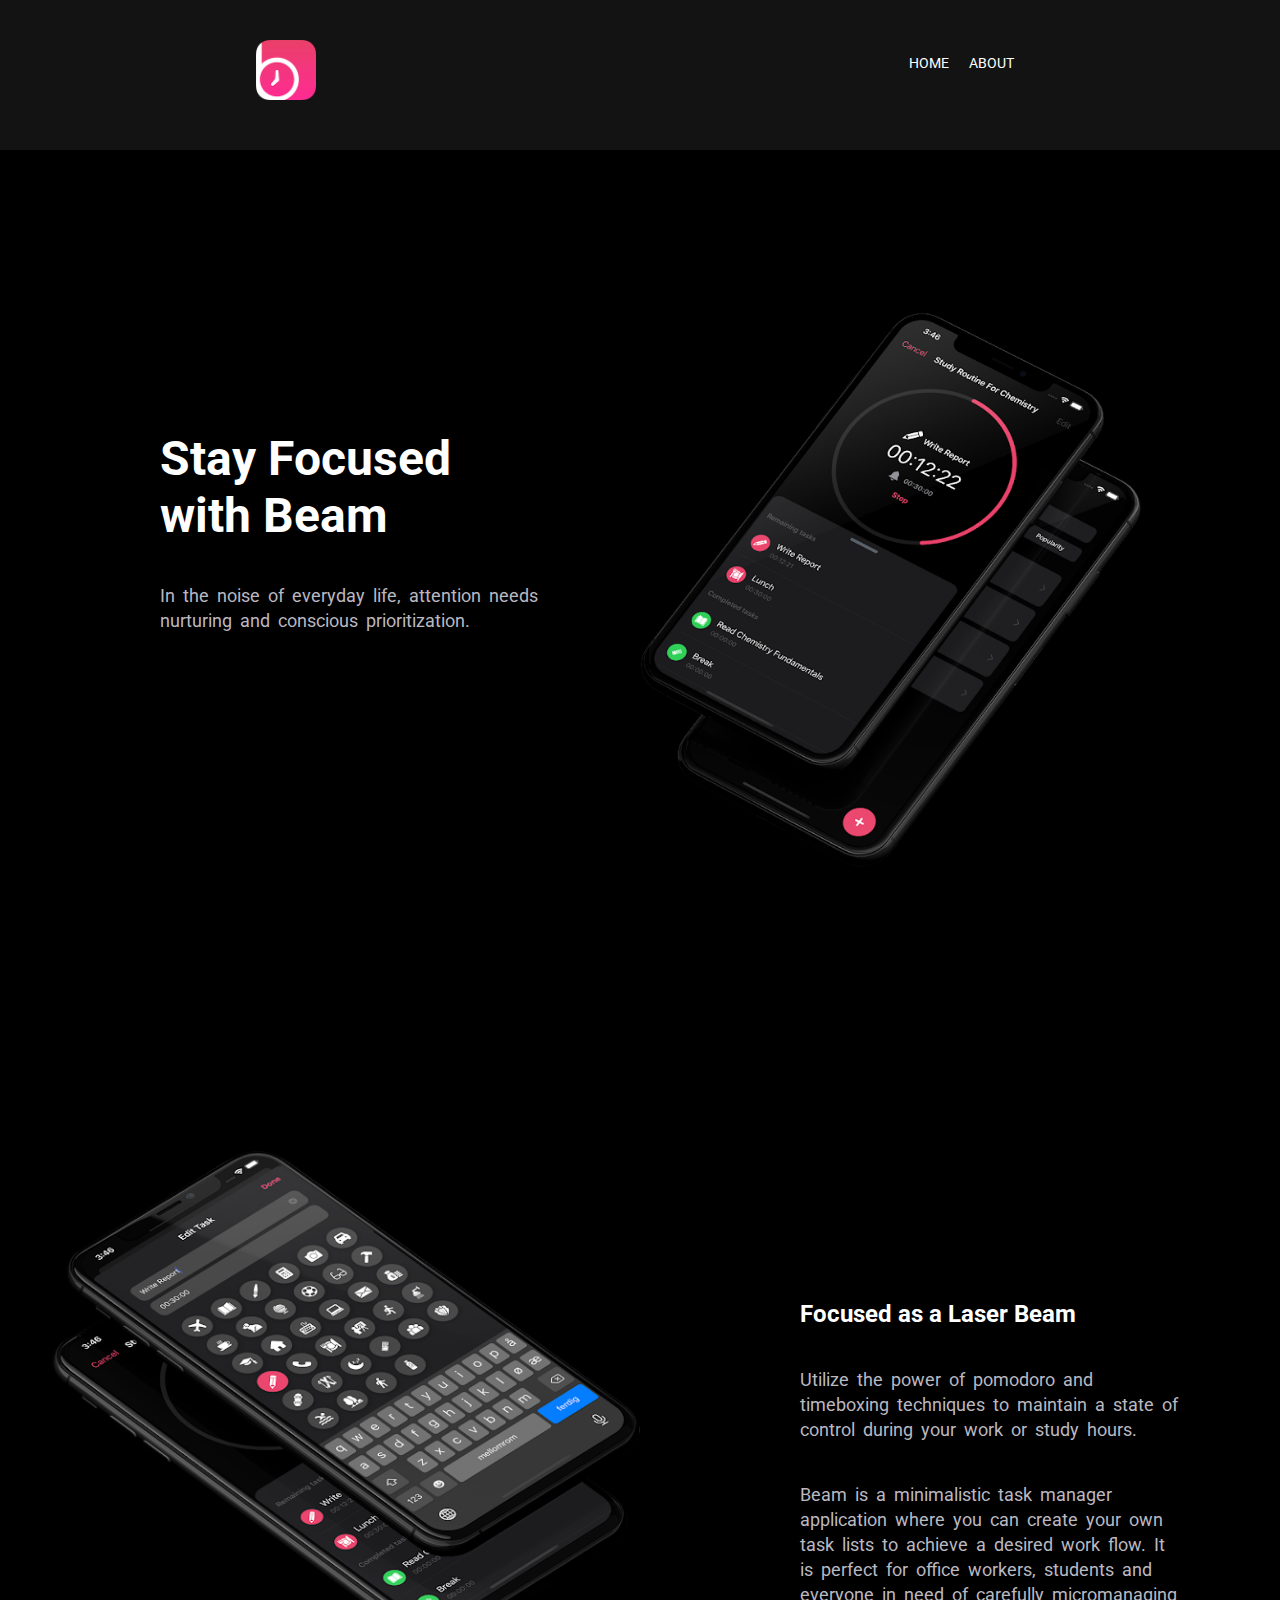
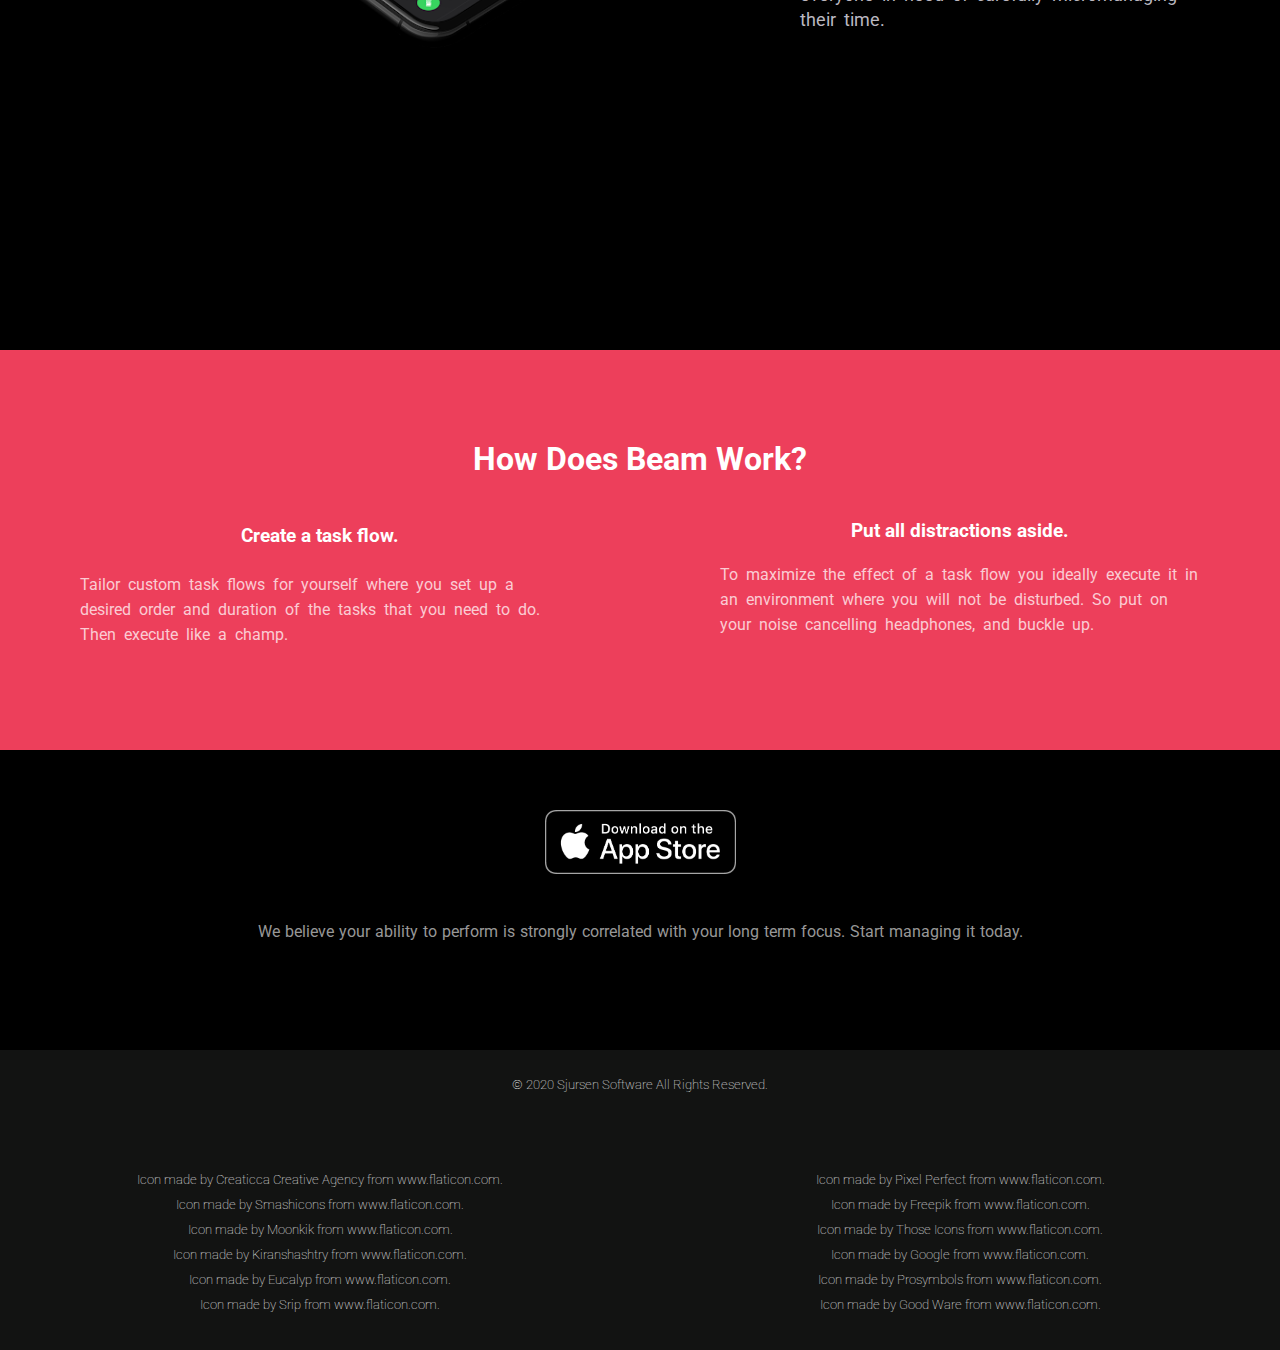
==== index.html @ 53809c2a "add website" ====
<!DOCTYPE html>
<html>

<head>
    <meta charset="utf-8">
    <title>Beam</title>
    <link rel="icon" type="image/png" href="favicon.png"/>
    <link rel="preconnect" href="https://fonts.gstatic.com">
    <link
        href="https://fonts.googleapis.com/css2?family=Roboto:ital,wght@0,100;0,300;0,400;0,500;0,700;0,900;1,100;1,300;1,400;1,500;1,700;1,900&display=swap"
        rel="stylesheet">
    <link rel="stylesheet" href="styles.css">
</head>

<body>
    <header>
        <div> </div>
        <div class="headerMain">
            <a href="index.html">
                <img class="logo" src="beam.png" alt="Beam">
            </a>
            <div class="headerLinks">
                <a class="headerLink" href="about.html"> ABOUT </a>
                <a class="headerLink" href="index.html"> HOME </a>
            </div>
        </div>
    </header>
    <main>
        <div class="phoneSection1">
            <div id="phonesection1LeftCol">
                <div id="phoneSection1LeftColTextContainer">
                    <h1>
                        Stay Focused with Beam
                    </h1>
                    <p>
                        In the noise of everyday life, attention needs nurturing and conscious prioritization.
                    </p>
                </div>
            </div>
            <div id="phonesection1RightCol">
                <img src="beam1.png" alt="iPhone with Beam home screen">
            </div>
        </div>
        <div class="phoneSection2">
            <div id="phonesection2LeftCol">
                <img src="beam2.png" alt="iPhone with Beam task edit screen">
            </div>
            <div id="phonesection2RightCol">
                <div id="phoneSection1LeftColTextContainer">
                    <h2>
                        Focused as a Laser Beam
                    </h2>
                    <p>
                        Utilize the power of pomodoro and timeboxing techniques to maintain a state of control during
                        your work or study hours.
                    </p>
                    <p>
                        Beam is a minimalistic task manager application where you can create your own task lists to
                        achieve a desired work flow. It is perfect for office workers, students and everyone in need of
                        carefully micromanaging their time.
                    </p>
                </div>
            </div>
        </div>
        <div class="workSection">
            <div>
                <div style="height: 60%;"> </div>
                <h1>
                    How Does Beam Work?
                </h1>
            </div>
            <div>
                <div id="tailorSection">
                    <h3>
                        Create a task flow.
                    </h3>
                    <p>
                        Tailor custom task flows for yourself where you set up a desired order and duration of the tasks
                        that you need to do. Then execute like a champ.
                    </p>
                </div>
                <div id="distractionsSection">
                    <h3>
                        Put all distractions aside.
                    </h3>
                    <p>
                        To maximize the effect of a task flow you ideally execute it in an environment where you will
                        not be disturbed. So put on your noise cancelling headphones, and buckle up.
                    </p>
                </div>
            </div>
        </div>
        <div class="phoneSection3">
            <a href="https://apps.apple.com/ca/app/beam-task-routine-manager/id1502891184?ign-mpt=uo%3D2">
                <img src="downloadOnAppStore.png" alt="Download on the app store">
            </a>
            <p> 
                We believe your ability to perform is strongly correlated with your long term focus. Start managing it today.
            </p>
        </div>
    </main>
    <footer>
        <div>
            <div></div>
            <h5>
                © 2020 Sjursen Software All Rights Reserved.
            </h5>
        </div>
        <div>
            <div>
                <ul>
                    <li> Icon made by Pixel Perfect from www.flaticon.com. </li>
                    <li> Icon made by Freepik from www.flaticon.com. </li>
                    <li> Icon made by Those Icons from www.flaticon.com. </li>
                    <li> Icon made by Google from www.flaticon.com. </li>
                    <li> Icon made by Prosymbols from www.flaticon.com. </li>
                    <li> Icon made by Good Ware from www.flaticon.com. </li>
                </ul>
            </div>
            <div>
                <ul>
                    <li> Icon made by Creaticca Creative Agency from www.flaticon.com. </li>
                    <li> Icon made by Smashicons from www.flaticon.com. </li>
                    <li> Icon made by Moonkik from www.flaticon.com. </li>
                    <li> Icon made by Kiranshashtry from www.flaticon.com. </li>
                    <li> Icon made by Eucalyp from www.flaticon.com. </li>
                    <li> Icon made by Srip from www.flaticon.com. </li>
                </ul>
            </div>
        </div>
    </footer>
</body>

</html>
---- styles.css ----
* {
    padding: 0%;
    margin: 0%;
    border: 0%;
    font-family: Roboto;
    color: white;
}

body {
    background-color: rgb(18,19,18);
}

header {
    background-color: rgb(18,19,18);
    width: 100%;
    height: 150px;
}

header > div:nth-child(1) {
    height: 20px;
}

.logo {
    height: 60px;
    width: 60px;
    margin-top: 20px;
    float: left;
}

.headerMain {
    height: 100px;
    width: 60%;
    margin-left: 20%;
}

.headerLink {
    text-decoration: none;
    color: white;
    margin: 10px;
    float: right;
    font-size: 0.9em;
}

.headerLink:hover {
    text-decoration: underline rgb(237,63,91) 2px;
    text-underline-offset: 20px;
}

.headerLinks {
    width: 25%;
    height: 50%;
    float: right;
    margin-top: 25px;
    min-width: 180px;
}

main {
    background-color: black;
    display: block;
    width: 100%;
}

.phoneSection1 {
    height: 800px;
    background-color: black;
}

#phonesection1LeftCol {
    float: left;
    width: 50%;
    height: 100%;
}

#phoneSection1LeftColTextContainer {
    height: 30%;
    width: 60%;
    margin-left: 25%;
    top: 35%;
    position: relative;
    display: block;
}

#phoneSection1LeftColTextContainer h1 {
    font-size: 3.0em;
}

#phoneSection1LeftColTextContainer p {
    font-size: 1.1em;
    margin-top: 40px;
    color: rgb(187, 184, 192);
}

#phonesection1RightCol {
    float: right;
    width: 50%;
    height: 100%;
}

#phonesection1RightCol img {
    position: relative;
    top: 20%;
    height: 70%;
}

.phoneSection2 {
    background-color: black;
    height: 1000px;
}

.workSection {
    align-items: center;
    background-color: rgb(237,63,91);
    height: 400px;
}

p {
    word-spacing: 4px;
    line-height: 25px;
}

#phonesection2LeftCol {
    float: left;
    width: 50%;
    height: 100%;
}

#phonesection2RightCol {
    float: right;
    width: 50%;
    height: 100%;
}

#phonesection2LeftCol img {
    position: relative;
    top: 20%;
    height: 50%;
    float: right;
}

.workSection h1 {
    text-align: center;
    display: block;
    position: relative;
    bottom: 0;
    height: 40%;
}

.workSection h3 {
    display: block;
    position: relative;
}

.workSection p {
    display: block;
    position: relative;
}

.workSection > div:nth-child(1) {
    width: 100%;
    height: 150px;
}

#tailorSection {
    position: relative;
    float: left;
    width: 50%;
    height: 100%
}

#tailorSection h3 {
    text-align: center;
    margin: 5px;
    position: relative;
    top: 20px;
}

#tailorSection p {
    padding: 40px 80px 40px 80px;
    color: rgb(251, 203, 211);
}

#distractionsSection {
    position: relative;
    float: right;   
    width: 50%;
    height: 100%;
}

#distractionsSection h3 {
    text-align: center;
    position: relative;
    top: 20px;
}

#distractionsSection p {
    padding: 40px 80px 40px 80px;
    color: rgb(251, 203, 211);
}

.phoneSection3 {
    height: 300px;
    width: 100%;
}

.phoneSection3 img {
    width: 191px;
    height: 64px;
    display: block;
    margin-left: auto;
    margin-right: auto;
    position: relative;
    top: 20%;
}

.phoneSection3 p {
    display: block;
    margin-left: auto;
    margin-right: auto;
    width: 70%;
    text-align: center;
    margin-top: 30px;
    word-spacing: 1px;
    color: rgb(151, 151, 151);
    position: relative;
    top: 25%;
}

footer {
    background-color: rgb(18,19,18);
    height: 300px;
}

footer div:nth-child(1) {
    height: 30%;
}

footer div:nth-child(1) h5 {
    width: 80%;
    margin-left: auto;
    margin-right: auto;
    text-align: center;
    margin-top: auto;
    margin-bottom: auto;
    height: 20px;
    font-weight: lighter;
}

footer div:nth-child(2) {
    height: 70%;
}

footer div:nth-child(2) > div:nth-child(1) {
    position: relative;
    width: 50%;
    height: 100%;
    float: right;
}
footer div:nth-child(2) > div:nth-child(2) {
    position: relative;
    width: 50%;
    height: 100%;
    float: right;
}

li {
    font-weight: lighter;
    font-size: 0.8em;
    margin-bottom: 10px;
    list-style-type: none;
}

ul {
    width: 80%;
    height: 80%;
    margin-top: 5%;
    text-align: center;
    margin-left: auto;
    margin-right: auto;
}

#about {
    height: 500px;
}

#about > div:nth-child(1) {
    width: 60%;
    margin-left: auto;
    margin-right: auto;
    text-align: center;
    padding: 100px;
}

#about > div:nth-child(2) {
    width: 60%;
    margin-left: auto;
    margin-right: auto;
    text-align: center;
    padding: 100px;
}
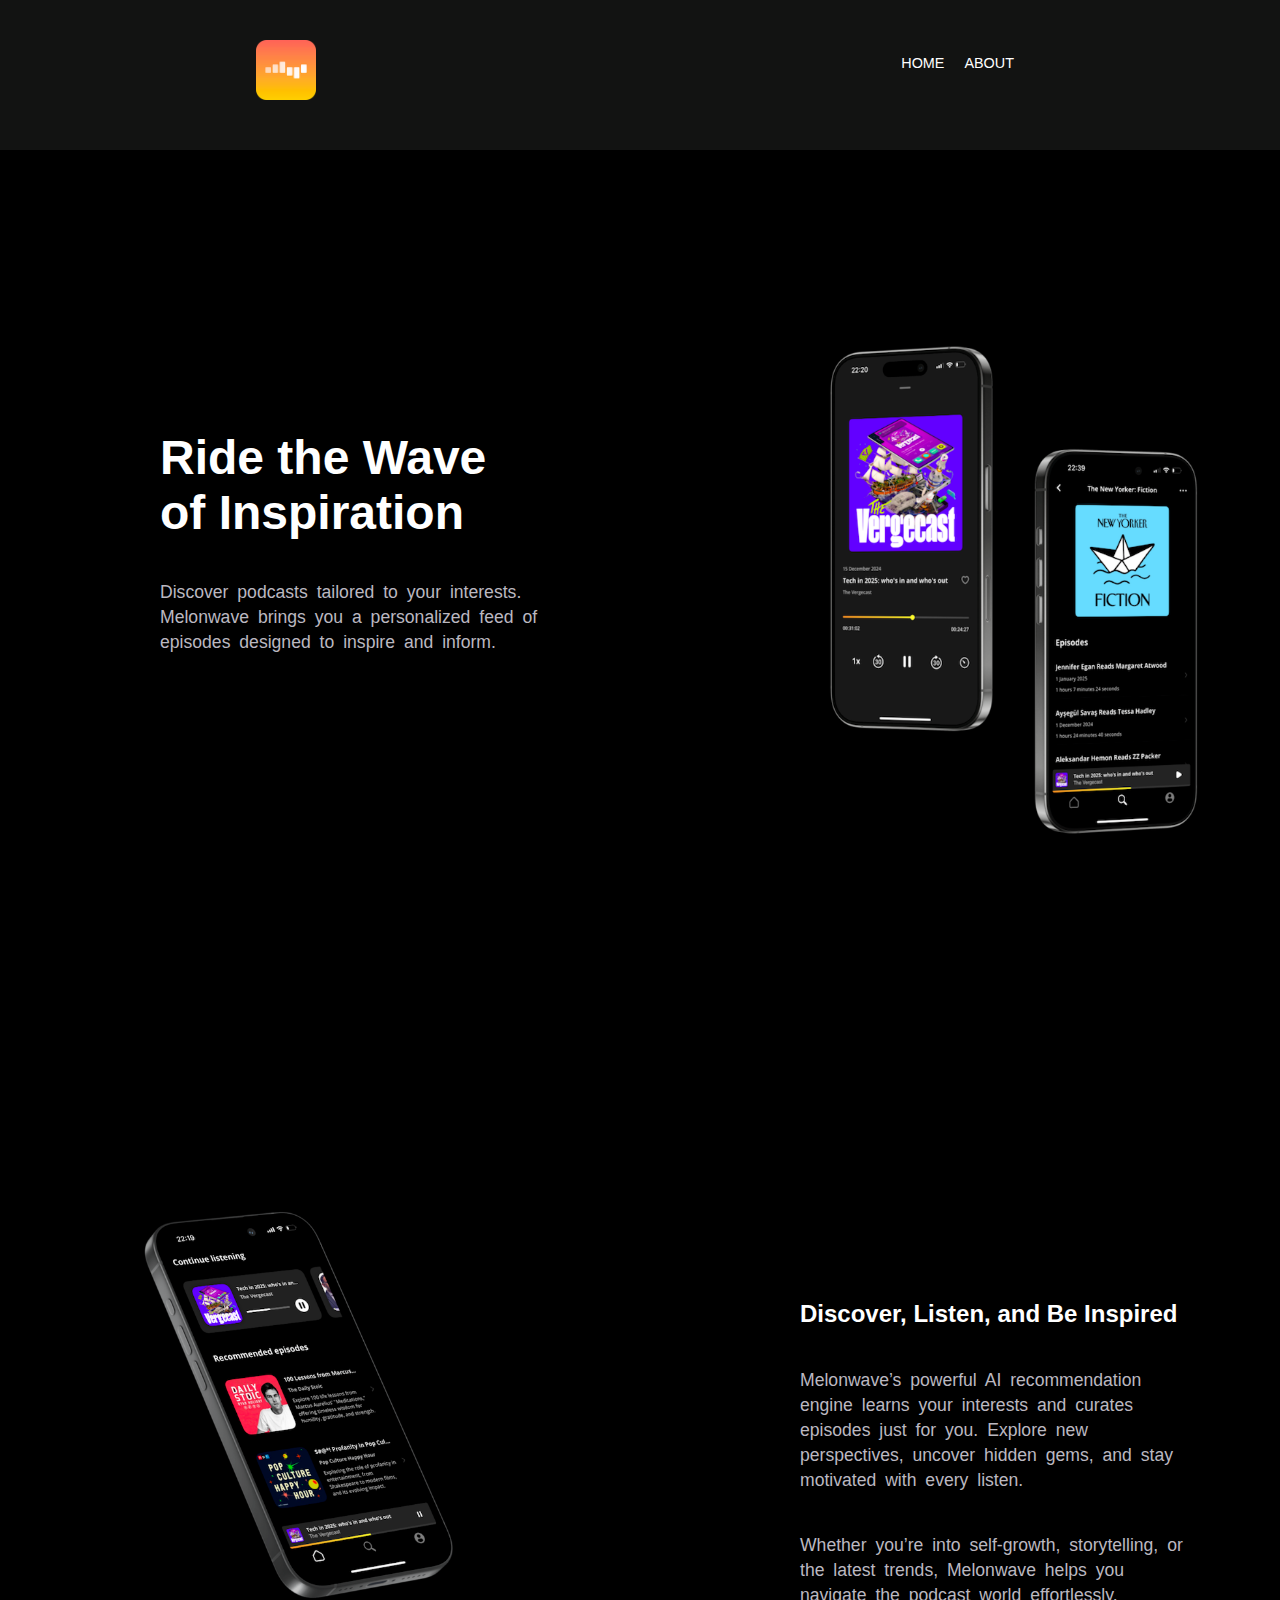
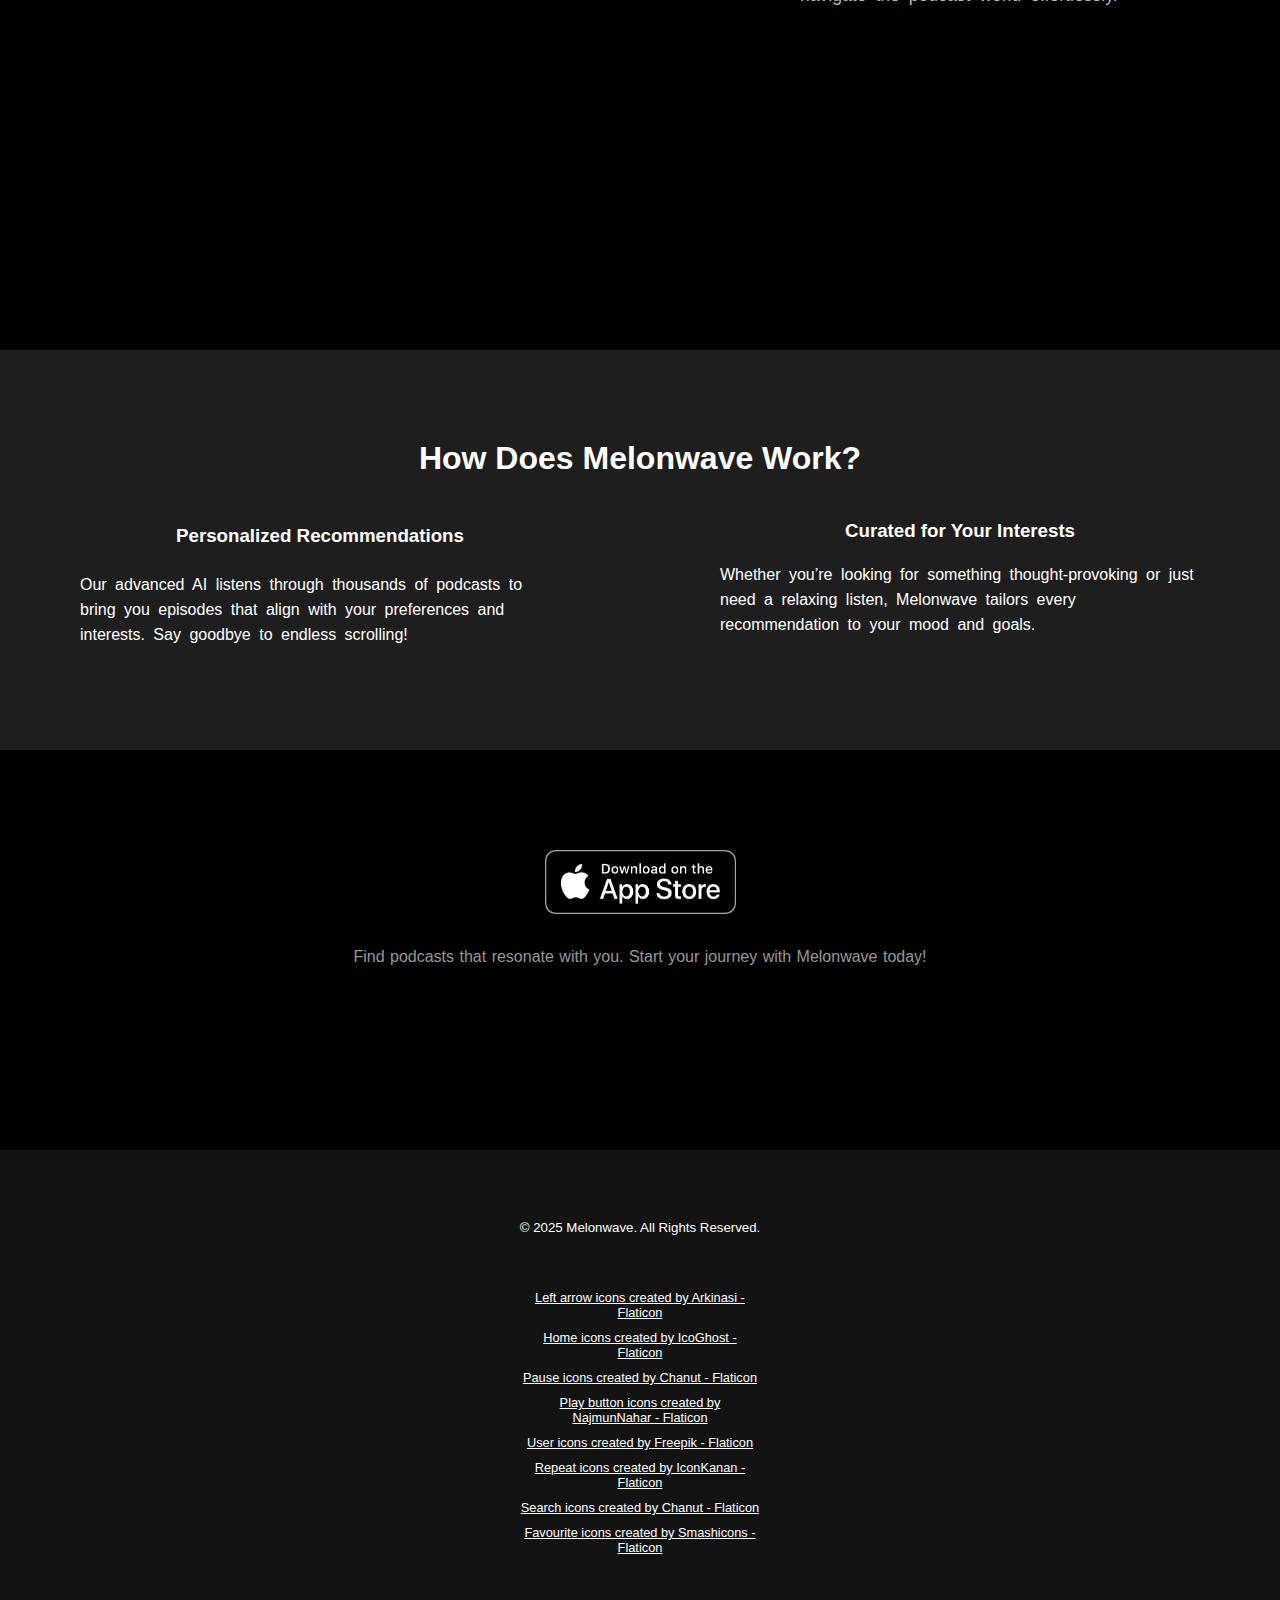
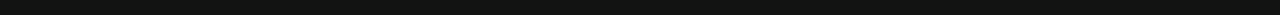
==== commit 18380ae6: "make page for melonwave" ====
--- a/index.html
+++ b/index.html
@@ -3,11 +3,11 @@
 
 <head>
     <meta charset="utf-8">
-    <title>Beam</title>
+    <title>Melonwave</title>
     <link rel="icon" type="image/png" href="favicon.png"/>
     <link rel="preconnect" href="https://fonts.gstatic.com">
     <link
-        href="https://fonts.googleapis.com/css2?family=Roboto:ital,wght@0,100;0,300;0,400;0,500;0,700;0,900;1,100;1,300;1,400;1,500;1,700;1,900&display=swap"
+        href="https://fonts.googleapis.com/css2?family=Roboto:ital,wght@0,100;0,300;0,400;0,500;0,700;0,900&display=swap"
         rel="stylesheet">
     <link rel="stylesheet" href="styles.css">
 </head>
@@ -17,7 +17,7 @@
         <div> </div>
         <div class="headerMain">
             <a href="index.html">
-                <img class="logo" src="beam.png" alt="Beam">
+                <img class="logo" src="melonwave.png" alt="Melonwave">
             </a>
             <div class="headerLinks">
                 <a class="headerLink" href="about.html"> ABOUT </a>
@@ -30,34 +30,31 @@
             <div id="phonesection1LeftCol">
                 <div id="phoneSection1LeftColTextContainer">
                     <h1>
-                        Stay Focused with Beam
+                        Ride the Wave of Inspiration
                     </h1>
                     <p>
-                        In the noise of everyday life, attention needs nurturing and conscious prioritization.
+                        Discover podcasts tailored to your interests. Melonwave brings you a personalized feed of episodes designed to inspire and inform.
                     </p>
                 </div>
             </div>
             <div id="phonesection1RightCol">
-                <img src="beam1.png" alt="iPhone with Beam home screen">
+                <img src="melonwaveframe2.png" alt="Melonwave home screen">
             </div>
         </div>
         <div class="phoneSection2">
             <div id="phonesection2LeftCol">
-                <img src="beam2.png" alt="iPhone with Beam task edit screen">
+                <img src="melonwavframe.png" alt="Melonwave podcast playback screen">
             </div>
             <div id="phonesection2RightCol">
                 <div id="phoneSection1LeftColTextContainer">
                     <h2>
-                        Focused as a Laser Beam
+                        Discover, Listen, and Be Inspired
                     </h2>
                     <p>
-                        Utilize the power of pomodoro and timeboxing techniques to maintain a state of control during
-                        your work or study hours.
+                        Melonwave’s powerful AI recommendation engine learns your interests and curates episodes just for you. Explore new perspectives, uncover hidden gems, and stay motivated with every listen.
                     </p>
                     <p>
-                        Beam is a minimalistic task manager application where you can create your own task lists to
-                        achieve a desired work flow. It is perfect for office workers, students and everyone in need of
-                        carefully micromanaging their time.
+                        Whether you’re into self-growth, storytelling, or the latest trends, Melonwave helps you navigate the podcast world effortlessly.
                     </p>
                 </div>
             </div>
@@ -66,36 +63,34 @@
             <div>
                 <div style="height: 60%;"> </div>
                 <h1>
-                    How Does Beam Work?
+                    How Does Melonwave Work?
                 </h1>
             </div>
             <div>
                 <div id="tailorSection">
                     <h3>
-                        Create a task flow.
+                        Personalized Recommendations
                     </h3>
                     <p>
-                        Tailor custom task flows for yourself where you set up a desired order and duration of the tasks
-                        that you need to do. Then execute like a champ.
+                        Our advanced AI listens through thousands of podcasts to bring you episodes that align with your preferences and interests. Say goodbye to endless scrolling!
                     </p>
                 </div>
                 <div id="distractionsSection">
                     <h3>
-                        Put all distractions aside.
+                        Curated for Your Interests
                     </h3>
                     <p>
-                        To maximize the effect of a task flow you ideally execute it in an environment where you will
-                        not be disturbed. So put on your noise cancelling headphones, and buckle up.
+                        Whether you’re looking for something thought-provoking or just need a relaxing listen, Melonwave tailors every recommendation to your mood and goals.
                     </p>
                 </div>
             </div>
         </div>
         <div class="phoneSection3">
-            <a href="https://apps.apple.com/ca/app/beam-task-routine-manager/id1502891184?ign-mpt=uo%3D2">
+            <a href="https://apps.apple.com">
                 <img src="downloadOnAppStore.png" alt="Download on the app store">
             </a>
             <p> 
-                We believe your ability to perform is strongly correlated with your long term focus. Start managing it today.
+                Find podcasts that resonate with you. Start your journey with Melonwave today!
             </p>
         </div>
     </main>
@@ -103,28 +98,27 @@
         <div>
             <div></div>
             <h5>
-                © 2020 Sjursen Software All Rights Reserved.
+                © 2025 Melonwave. All Rights Reserved.
             </h5>
         </div>
         <div>
             <div>
                 <ul>
-                    <li> Icon made by Pixel Perfect from www.flaticon.com. </li>
-                    <li> Icon made by Freepik from www.flaticon.com. </li>
-                    <li> Icon made by Those Icons from www.flaticon.com. </li>
-                    <li> Icon made by Google from www.flaticon.com. </li>
-                    <li> Icon made by Prosymbols from www.flaticon.com. </li>
-                    <li> Icon made by Good Ware from www.flaticon.com. </li>
-                </ul>
-            </div>
-            <div>
-                <ul>
-                    <li> Icon made by Creaticca Creative Agency from www.flaticon.com. </li>
-                    <li> Icon made by Smashicons from www.flaticon.com. </li>
-                    <li> Icon made by Moonkik from www.flaticon.com. </li>
-                    <li> Icon made by Kiranshashtry from www.flaticon.com. </li>
-                    <li> Icon made by Eucalyp from www.flaticon.com. </li>
-                    <li> Icon made by Srip from www.flaticon.com. </li>
+                    <li> <a href="https://www.flaticon.com/free-icons/left-arrow" title="left arrow icons">Left arrow icons created by Arkinasi - Flaticon</a></li>
+
+                    <li> <a href="https://www.flaticon.com/free-icons/home" title="home icons">Home icons created by IcoGhost - Flaticon</a></li>
+
+                    <li> <a href="https://www.flaticon.com/free-icons/pause" title="pause icons">Pause icons created by Chanut - Flaticon</a></li>
+
+                    <li> <a href="https://www.flaticon.com/free-icons/play-button" title="play button icons">Play button icons created by NajmunNahar - Flaticon</a></li>
+
+                    <li> <a href="https://www.flaticon.com/free-icons/user" title="user icons">User icons created by Freepik - Flaticon</a></li>
+
+                    <li> <a href="https://www.flaticon.com/free-icons/repeat" title="repeat icons">Repeat icons created by IconKanan - Flaticon</a></li>
+
+                    <li> <a href="https://www.flaticon.com/free-icons/search" title="search icons">Search icons created by Chanut - Flaticon</a></li>
+
+                    <li> <a href="https://www.flaticon.com/free-icons/favourite" title="favourite icons">Favourite icons created by Smashicons - Flaticon</a></li>
                 </ul>
             </div>
         </div>
--- a/styles.css
+++ b/styles.css
@@ -1,8 +1,8 @@
 * {
-    padding: 0%;
-    margin: 0%;
-    border: 0%;
-    font-family: Roboto;
+    padding: 0;
+    margin: 0;
+    border: 0;
+    font-family: 'Open Sans', Arial, sans-serif; /* Open Sans with fallbacks */
     color: white;
 }
 
@@ -109,7 +109,7 @@
 
 .workSection {
     align-items: center;
-    background-color: rgb(237,63,91);
+    background-color: rgb(30,30,30);
     height: 400px;
 }
 
@@ -176,7 +176,7 @@
 
 #tailorSection p {
     padding: 40px 80px 40px 80px;
-    color: rgb(251, 203, 211);
+    color: white;
 }
 
 #distractionsSection {
@@ -194,7 +194,7 @@
 
 #distractionsSection p {
     padding: 40px 80px 40px 80px;
-    color: rgb(251, 203, 211);
+    color: white;
 }
 
 .phoneSection3 {
@@ -209,7 +209,7 @@
     margin-left: auto;
     margin-right: auto;
     position: relative;
-    top: 20%;
+    margin-top: 100px;
 }
 
 .phoneSection3 p {
@@ -222,44 +222,59 @@
     word-spacing: 1px;
     color: rgb(151, 151, 151);
     position: relative;
-    top: 25%;
 }
 
 footer {
-    background-color: rgb(18,19,18);
-    height: 300px;
+    background-color: rgb(18, 19, 18);
+    height: auto; /* Let the height adjust to content */
+    display: flex; /* Use flexbox for alignment */
+    flex-direction: column; /* Stack children vertically */
+    align-items: center; /* Center content horizontally */
+    justify-content: center; /* Center content vertically */
+    padding: 20px; /* Add padding inside the footer */
+    margin-top: 20px; /* Add space above the footer */
 }
 
 footer div:nth-child(1) {
-    height: 30%;
+    height: auto; /* Adjust to content */
+    text-align: center;
+    margin-bottom: 20px; /* Add space below this section */
 }
 
 footer div:nth-child(1) h5 {
-    width: 80%;
-    margin-left: auto;
-    margin-right: auto;
-    text-align: center;
-    margin-top: auto;
-    margin-bottom: auto;
-    height: 20px;
+    width: auto;
+    margin: 0;
     font-weight: lighter;
+    padding: 10px 0; /* Add padding around the text */
 }
 
 footer div:nth-child(2) {
-    height: 70%;
-}
-
-footer div:nth-child(2) > div:nth-child(1) {
-    position: relative;
-    width: 50%;
-    height: 100%;
-    float: right;
-}
-footer div:nth-child(2) > div:nth-child(2) {
-    position: relative;
-    width: 50%;
-    height: 100%;
-    float: right;
+    display: flex; /* Use flexbox for alignment */
+    justify-content: center; /* Center horizontally */
+    flex-wrap: wrap; /* Allow items to wrap on smaller screens */
+    gap: 20px; /* Add spacing between columns */
+    width: 100%;
+}
+
+footer div:nth-child(2) > div {
+    width: auto; /* Let content determine width */
+    height: auto; /* Adjust height to fit content */
+    text-align: left; /* Align text to the left */
+    padding: 10px; /* Add padding inside each section */
+}
+
+li {
+    font-weight: lighter;
+    font-size: 0.8em;
+    margin-bottom: 10px; /* Add spacing between list items */
+    list-style-type: none; /* Remove bullet points */
+}
+
+ul {
+    width: auto; /* Let content determine width */
+    margin: 0 auto; /* Center the list */
+    padding: 0; /* Remove extra padding */
+    text-align: center;
 }
 
 li {
@@ -277,23 +292,114 @@
     margin-left: auto;
     margin-right: auto;
 }
-
+/* About Section */
 #about {
-    height: 500px;
+    background-color: rgb(30, 30, 30); /* Maintain the distinct background */
+    padding: 80px 10%; /* Increase padding for better spacing */
+    text-align: left; /* Left-align text for better readability */
+    color: rgb(220, 220, 220); /* Slightly lighter color for contrast */
+    line-height: 1.8; /* Increase line height for readability */
 }
 
 #about > div:nth-child(1) {
-    width: 60%;
+    width: 70%; /* Adjust width for better alignment */
     margin-left: auto;
     margin-right: auto;
     text-align: center;
-    padding: 100px;
+    padding-bottom: 40px; /* Add some bottom spacing */
+}
+
+#about > div:nth-child(1) h2 {
+    font-size: 2rem; /* Slightly larger font for emphasis */
+    color: white; /* Highlight the email information */
+    margin-bottom: 20px; /* Add spacing below the heading */
 }
 
 #about > div:nth-child(2) {
-    width: 60%;
+    width: 80%; /* Adjust width to avoid cramped content */
     margin-left: auto;
     margin-right: auto;
-    text-align: center;
-    padding: 100px;
+    text-align: justify; /* Justify text for a more uniform look */
+    color: rgb(200, 200, 200); /* Softer text color for body */
+}
+
+#about > div:nth-child(2) h3 {
+    font-size: 1.8rem; /* Maintain consistent heading size */
+    margin-bottom: 20px; /* Add spacing below the heading */
+    text-align: center; /* Center-align section headers */
+    color: white; /* Add highlight to section headers */
+}
+
+#about > div:nth-child(2) p {
+    font-size: 1.1rem; /* Increase font size for easier reading */
+    line-height: 1.8; /* Adjust line height for readability */
+    margin-bottom: 20px; /* Add spacing between paragraphs */
+}
+
+/* Privacy Policy Section */
+#privacy-policy {
+    background-color: rgb(30, 30, 30); /* Distinct dark background */
+    padding: 80px 10%; /* Consistent padding */
+    text-align: left; /* Align text to the left for better readability */
+    color: rgb(220, 220, 220); /* Light text color for contrast */
+    line-height: 1.8; /* Improve readability */
+}
+
+#privacy-policy h3 {
+    font-size: 1rem; /* Larger font size for headers */
+    margin-bottom: 20px; /* Add spacing below the headers */
+    text-align: center; /* Center-align headers */
+    color: white; /* Use highlight color for headers */
+}
+
+#privacy-policy ul li {
+    list-style-type: none; /* Remove default bullets */
+    position: relative;
+    padding-left: 20px;
+}
+#privacy-policy ul li::before {
+    content: "•"; /* Add custom bullet */
+    position: absolute;
+    left: 0;
+    color: #FF9E57; /* Match the highlight color */
+    font-size: 1.2rem;
+}
+
+#privacy-policy p strong {
+    color: #FF9E57;
+}
+
+#privacy-policy ul, #privacy-policy p {
+    text-align: left;
+}
+
+#privacy-policy p {
+    font-size: 1rem; /* Slightly larger text */
+    margin-bottom: 20px; /* Add spacing between paragraphs */
+    text-align: justify; /* Justify text for a professional appearance */
+    color: rgb(200, 200, 200); /* Softer text color for body paragraphs */
+}
+
+#privacy-policy ul {
+    margin-top: 20px;
+    margin-left: 40px; /* Indent the list for better structure */
+    list-style-type: disc; /* Use standard bullet points */
+    color: rgb(200, 200, 200); /* Match text color */
+}
+
+#privacy-policy ul li {
+    margin-bottom: 10px; /* Add spacing between list items */
+    font-size: 1rem; /* Match paragraph text size */
+    line-height: 1.6; /* Slightly tighter line height for list items */
+}
+
+/* Align all headers to the left */
+#privacy-policy h1, #privacy-policy h2, #privacy-policy h3 {
+    text-align: left;
+}
+
+/* Optional: Add padding to separate headers from text for better readability */
+#privacy-policy h1, #privacy-policy h2, #privacy-policy h3 {
+    margin-bottom: 10px; /* Space below headers */
+    margin-top: 20px;    /* Space above headers */
 }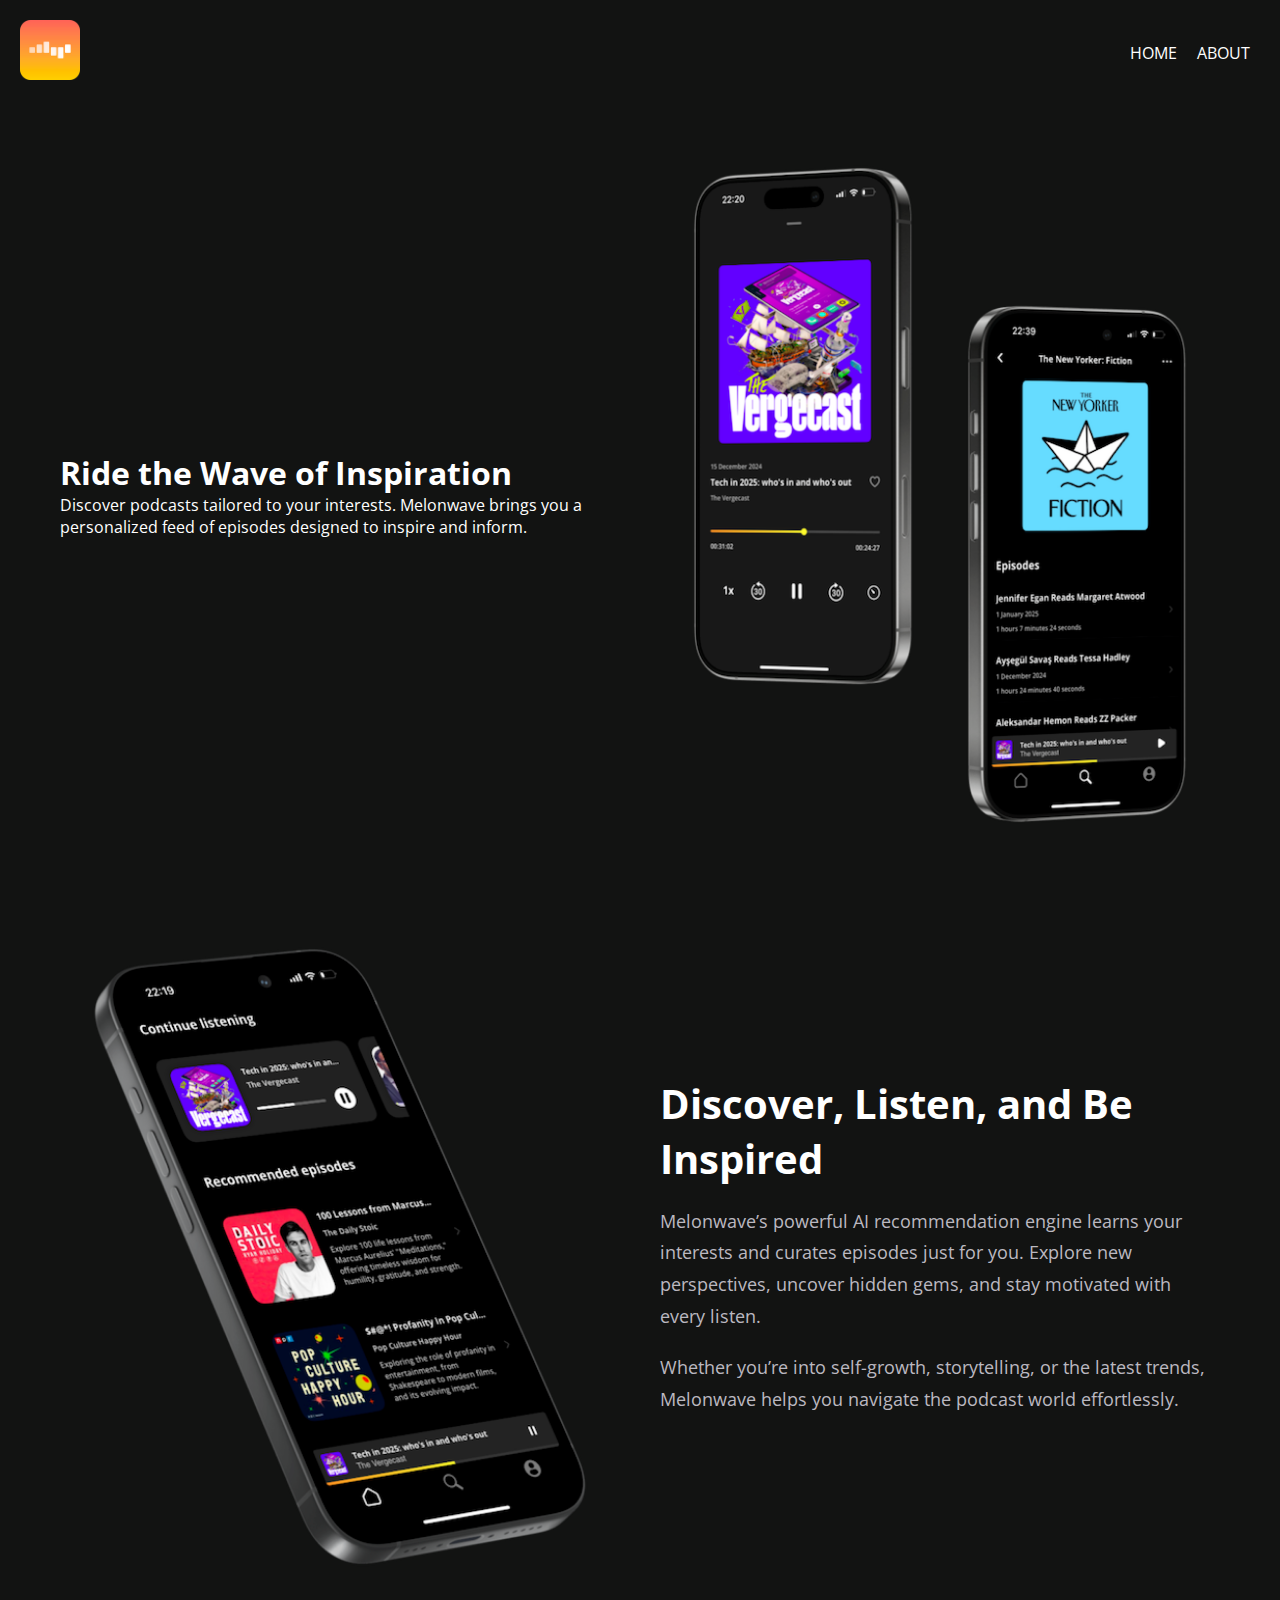
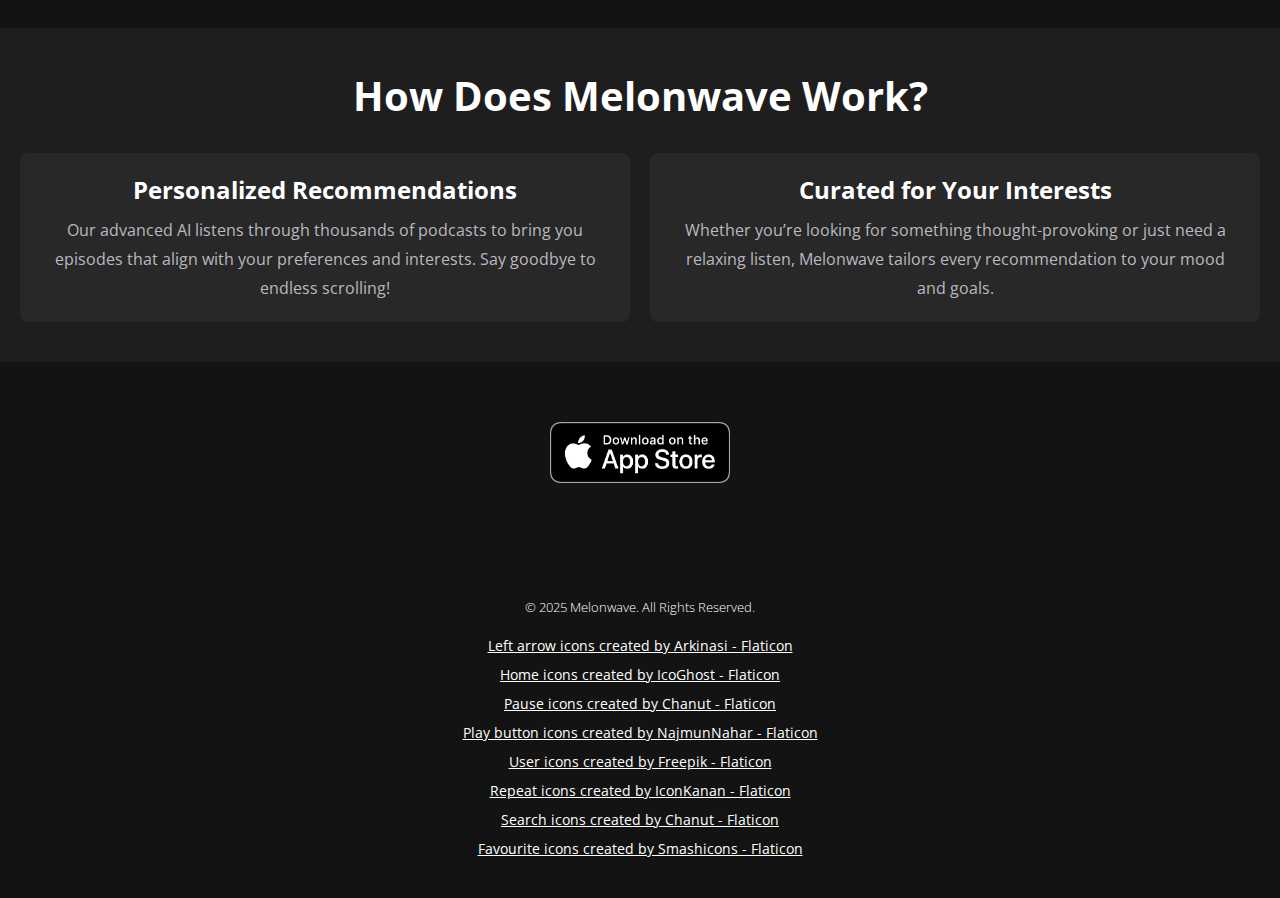
==== commit 3fa96c90: "update page" ====
--- a/index.html
+++ b/index.html
@@ -5,11 +5,10 @@
     <meta charset="utf-8">
     <title>Melonwave</title>
     <link rel="icon" type="image/png" href="favicon.png"/>
-    <link rel="preconnect" href="https://fonts.gstatic.com">
-    <link
-        href="https://fonts.googleapis.com/css2?family=Roboto:ital,wght@0,100;0,300;0,400;0,500;0,700;0,900&display=swap"
-        rel="stylesheet">
-    <link rel="stylesheet" href="styles.css">
+    <link rel="preconnect" href="https://fonts.googleapis.com">
+    <link rel="preconnect" href="https://fonts.gstatic.com" crossorigin>
+    <link href="https://fonts.googleapis.com/css2?family=Open+Sans:ital,wght@0,300..800;1,300..800&display=swap" rel="stylesheet">
+    <link rel="stylesheet" href="homestyles.css">
 </head>
 
 <body>
@@ -20,8 +19,8 @@
                 <img class="logo" src="melonwave.png" alt="Melonwave">
             </a>
             <div class="headerLinks">
+                <a class="headerLink" href="index.html"> HOME </a>
                 <a class="headerLink" href="about.html"> ABOUT </a>
-                <a class="headerLink" href="index.html"> HOME </a>
             </div>
         </div>
     </header>
@@ -60,25 +59,16 @@
             </div>
         </div>
         <div class="workSection">
-            <div>
-                <div style="height: 60%;"> </div>
-                <h1>
-                    How Does Melonwave Work?
-                </h1>
-            </div>
-            <div>
+            <h1>How Does Melonwave Work?</h1>
+            <div class="workContent">
                 <div id="tailorSection">
-                    <h3>
-                        Personalized Recommendations
-                    </h3>
+                    <h3>Personalized Recommendations</h3>
                     <p>
                         Our advanced AI listens through thousands of podcasts to bring you episodes that align with your preferences and interests. Say goodbye to endless scrolling!
                     </p>
                 </div>
                 <div id="distractionsSection">
-                    <h3>
-                        Curated for Your Interests
-                    </h3>
+                    <h3>Curated for Your Interests</h3>
                     <p>
                         Whether you’re looking for something thought-provoking or just need a relaxing listen, Melonwave tailors every recommendation to your mood and goals.
                     </p>
@@ -86,12 +76,9 @@
             </div>
         </div>
         <div class="phoneSection3">
-            <a href="https://apps.apple.com">
+            <a href="https://apps.apple.com" class="app-store-button">
                 <img src="downloadOnAppStore.png" alt="Download on the app store">
             </a>
-            <p> 
-                Find podcasts that resonate with you. Start your journey with Melonwave today!
-            </p>
         </div>
     </main>
     <footer>
--- a/homestyles.css
+++ b/homestyles.css
@@ -0,0 +1,263 @@
+/* General Styles */
+* {
+    margin: 0;
+    padding: 0;
+    box-sizing: border-box;
+    font-family: 'Open Sans', Arial, sans-serif;
+    color: white;
+}
+
+body {
+    background-color: rgb(18, 19, 18);
+}
+
+/* Header */
+header {
+    background-color: rgb(18, 19, 18);
+    padding: 20px;
+    display: flex;
+    justify-content: space-between;
+    align-items: center;
+    flex-wrap: wrap;
+}
+
+.headerMain {
+    display: flex;
+    align-items: center;
+    flex-grow: 1;
+}
+
+.logo {
+    height: 60px;
+    width: 60px;
+}
+
+.headerLinks {
+    display: flex;
+    justify-content: flex-end;
+    flex-grow: 1;
+}
+
+.headerLinks a {
+    color: white;
+    text-decoration: none;
+    margin: 0 10px;
+}
+
+.headerLinks a:hover {
+    text-decoration: underline rgb(237, 63, 91) 2px;
+    text-underline-offset: 3px;
+}
+
+/* Main Content Sections */
+main {
+    width: 100%;
+}
+
+/* Phone Section 1 */
+.phoneSection1, .phoneSection2, .phoneSection3 {
+    display: flex;
+    flex-wrap: wrap;
+    padding: 40px 20px;
+    justify-content: center;
+    align-items: center;
+}
+
+#phonesection1LeftCol, #phonesection1RightCol,
+#phonesection2LeftCol, #phonesection2RightCol {
+    flex: 1;
+    padding: 20px;
+    max-width: 600px;
+}
+
+#phonesection1LeftColTextContainer h1, #phonesection2RightCol h2 {
+    font-size: 2.5rem;
+    margin-bottom: 20px;
+}
+
+#phonesection1LeftColTextContainer p, #phonesection2RightCol p {
+    font-size: 1.1rem;
+    line-height: 1.8;
+    color: rgb(187, 184, 192);
+    margin-bottom: 20px;
+}
+
+#phonesection1RightCol img, #phonesection2LeftCol img {
+    width: 100%;
+    max-width: 500px;
+    margin: auto;
+    display: block;
+    border-radius: 10px;
+}
+
+/* Work Section */
+.workSection {
+    background-color: rgb(30, 30, 30);
+    padding: 40px 20px;
+    text-align: center;
+}
+
+.workSection h1 {
+    font-size: 2.5rem;
+    margin-bottom: 30px;
+}
+
+.workContent {
+    display: flex;
+    flex-wrap: wrap;
+    justify-content: center;
+    gap: 20px;
+}
+
+#tailorSection, #distractionsSection {
+    flex: 1;
+    min-width: 300px;
+    padding: 20px;
+    background-color: rgb(40, 40, 40);
+    border-radius: 8px;
+}
+
+#tailorSection h3, #distractionsSection h3 {
+    font-size: 1.5rem;
+    margin-bottom: 10px;
+}
+
+#tailorSection p, #distractionsSection p {
+    font-size: 1rem;
+    color: rgb(187, 184, 192);
+    line-height: 1.8;
+}
+
+/* Phone Section 3 */
+.phoneSection3 {
+    text-align: center;
+    padding: 40px 20px;
+}
+
+.phoneSection3 img {
+    width: 191px;
+    height: 64px;
+    margin-bottom: 20px;
+}
+
+.phoneSection3 p {
+    font-size: 1rem;
+    color: rgb(151, 151, 151);
+    line-height: 1.6;
+}
+
+/* Footer */
+footer {
+    background-color: rgb(18, 19, 18);
+    padding: 20px;
+    text-align: center;
+}
+
+footer h5 {
+    margin: 10px 0;
+    font-weight: lighter;
+}
+
+footer ul {
+    list-style: none;
+    padding: 0;
+    margin: 20px auto;
+    width: 80%;
+    text-align: center;
+    color: rgb(151, 151, 151);
+}
+
+footer ul li {
+    margin-bottom: 10px;
+    font-size: 0.9rem;
+}
+
+/* Responsive Design */
+@media (max-width: 768px) {
+    header {
+        flex-direction: column;
+        text-align: center;
+    }
+
+    .headerLinks {
+        margin-top: 10px;
+        justify-content: center;
+    }
+
+    .phoneSection1, .phoneSection2 {
+        flex-direction: column;
+        padding: 20px;
+    }
+
+    #phonesection1LeftCol, #phonesection1RightCol,
+    #phonesection2LeftCol, #phonesection2RightCol {
+        width: 100%;
+        max-width: none;
+    }
+
+    .workContent {
+        flex-direction: column;
+    }
+
+    #phonesection1LeftColTextContainer h1, #phonesection2RightCol h2 {
+        font-size: 2rem;
+    }
+
+    #phonesection1LeftColTextContainer p, #phonesection2RightCol p {
+        font-size: 1rem;
+    }
+}
+
+@media (max-width: 480px) {
+    .logo {
+        height: 50px;
+        width: 50px;
+    }
+
+    #phonesection1LeftColTextContainer h1, #phonesection2RightCol h2 {
+        font-size: 1.5rem;
+    }
+
+    #phonesection1LeftColTextContainer p, #phonesection2RightCol p {
+        font-size: 0.9rem;
+    }
+
+    .phoneSection3 p {
+        font-size: 0.9rem;
+    }
+
+    footer ul li {
+        font-size: 0.8rem;
+    }
+}
+
+/* App Store Section */
+.phoneSection3 {
+    display: flex;
+    text-align: center;
+    align-items: center;
+    flex-direction: col;
+    padding: 40px 20px;
+    background-color: rgb(18, 19, 18); /* Keep it consistent with the rest of the site */
+}
+
+.phoneSection3 .app-store-button {
+    display: inline-block;
+    margin: 20px 0;
+    transition: transform 0.2s ease, box-shadow 0.2s ease;
+}
+
+.phoneSection3 img {
+    width: 180px;
+    height: auto;
+}
+
+.phoneSection3 p {
+    font-size: 1rem;
+    color: rgb(200, 200, 200); /* Softer text color */
+    margin-top: 20px;
+    line-height: 1.6;
+    width: 80%;
+    margin-left: auto;
+    margin-right: auto;
+}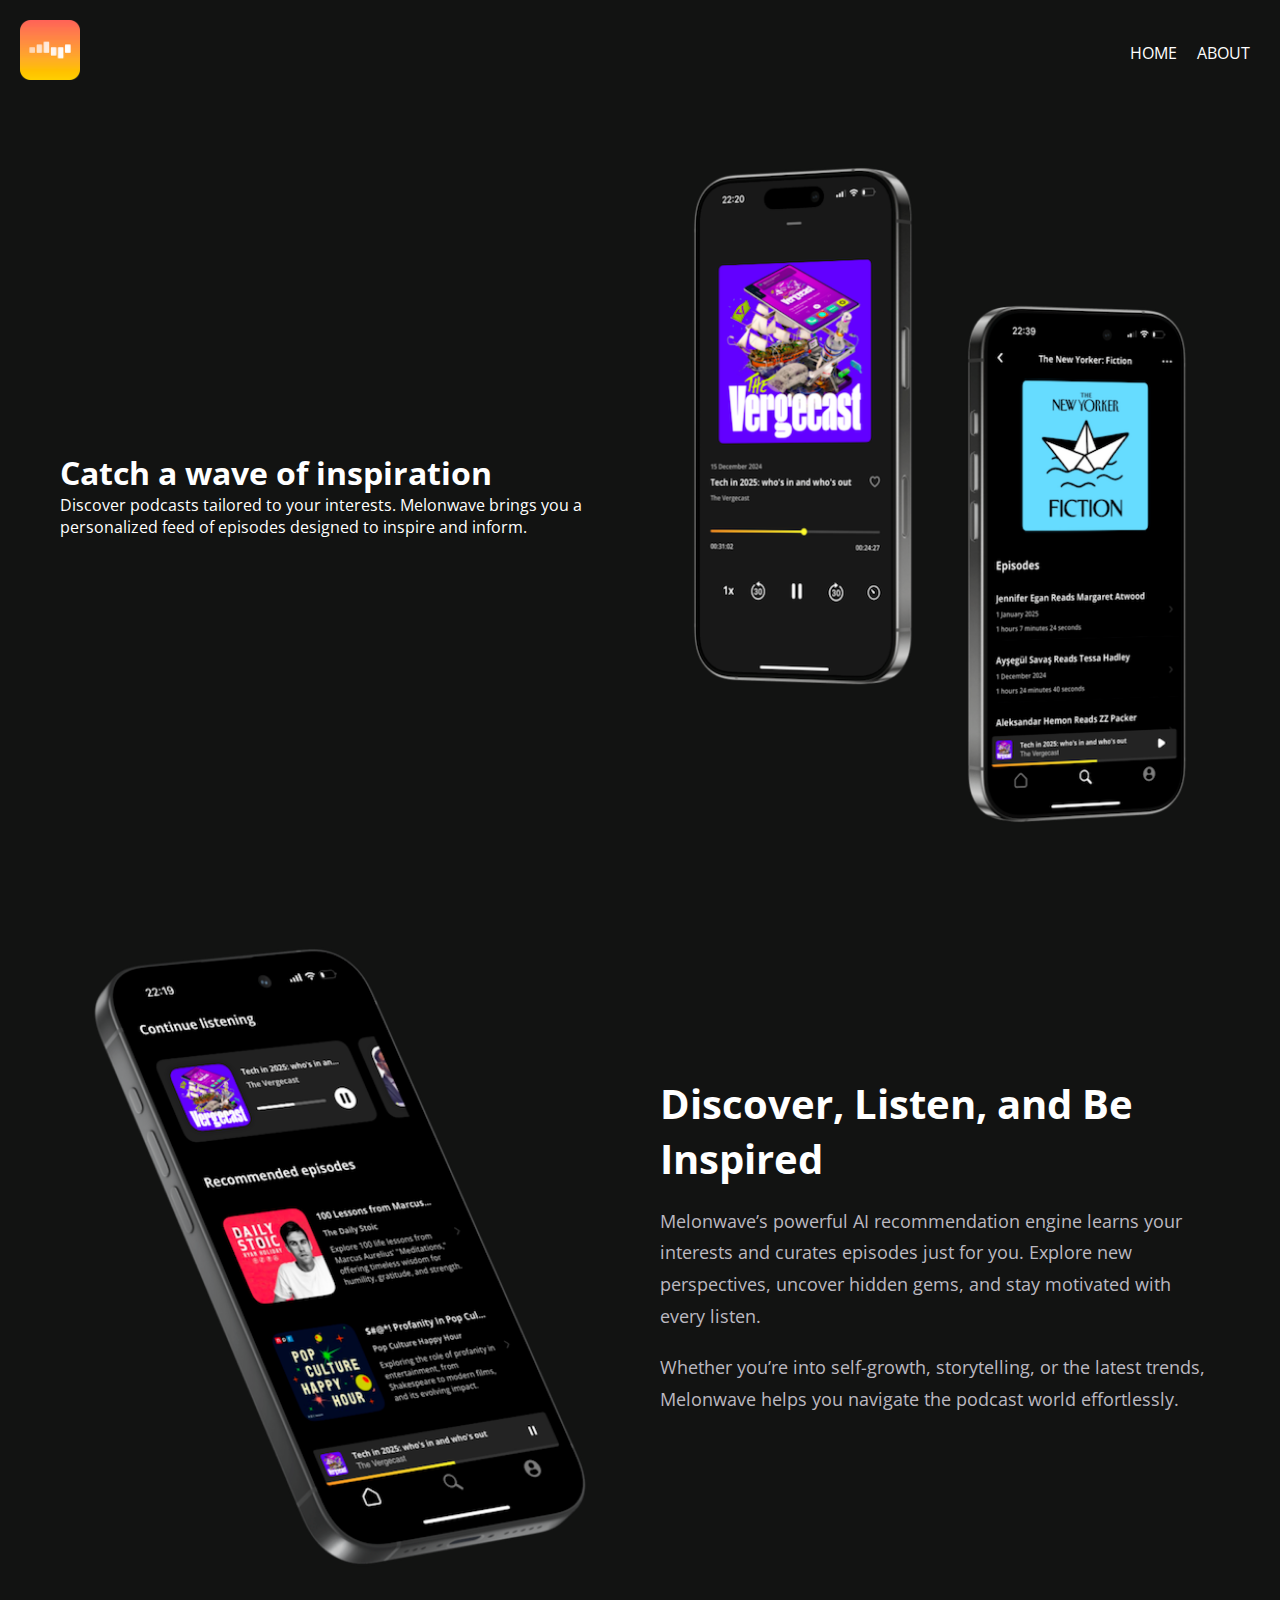
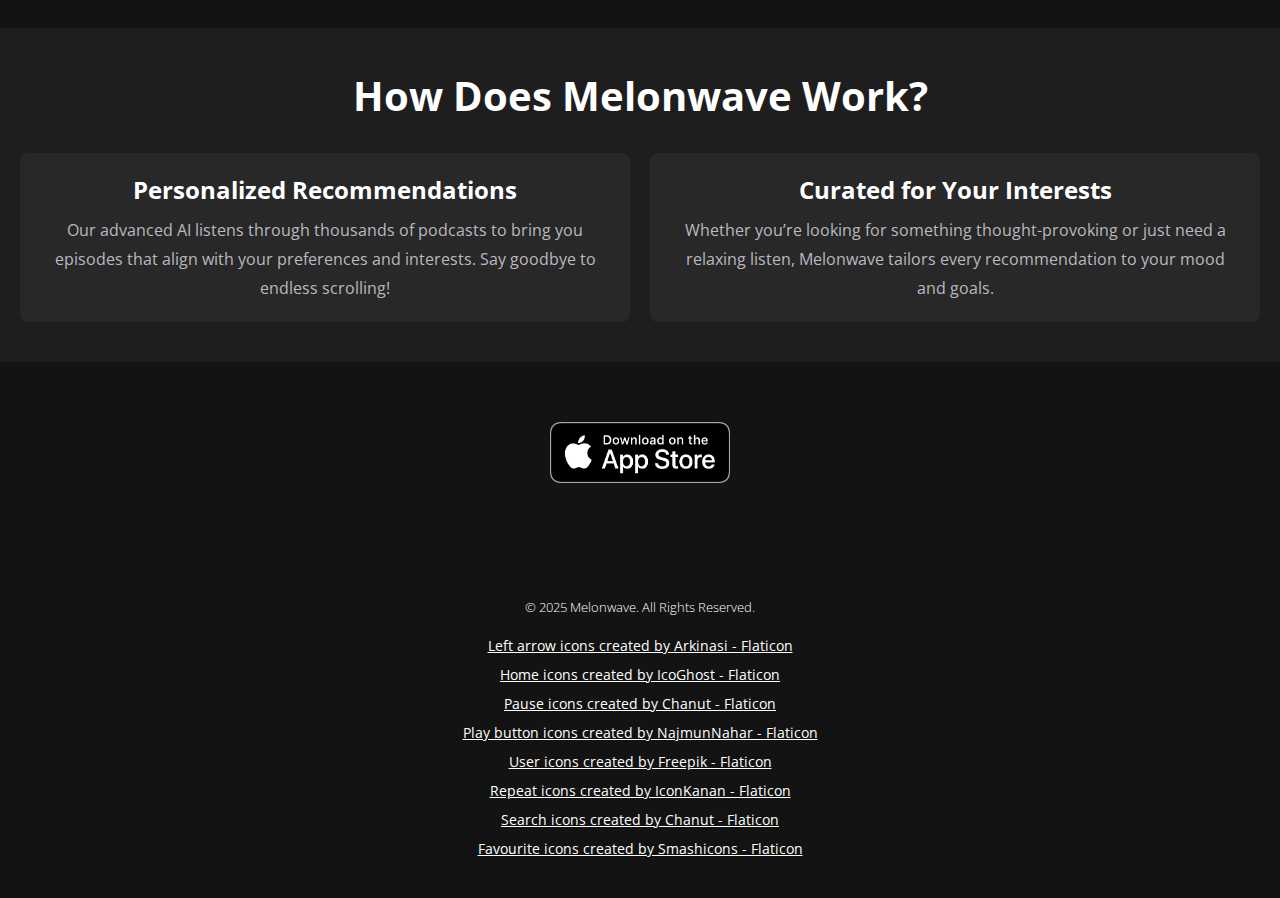
==== commit 5fc49e31: "update text" ====
--- a/index.html
+++ b/index.html
@@ -29,7 +29,7 @@
             <div id="phonesection1LeftCol">
                 <div id="phoneSection1LeftColTextContainer">
                     <h1>
-                        Ride the Wave of Inspiration
+                        Catch a wave of inspiration
                     </h1>
                     <p>
                         Discover podcasts tailored to your interests. Melonwave brings you a personalized feed of episodes designed to inspire and inform.
